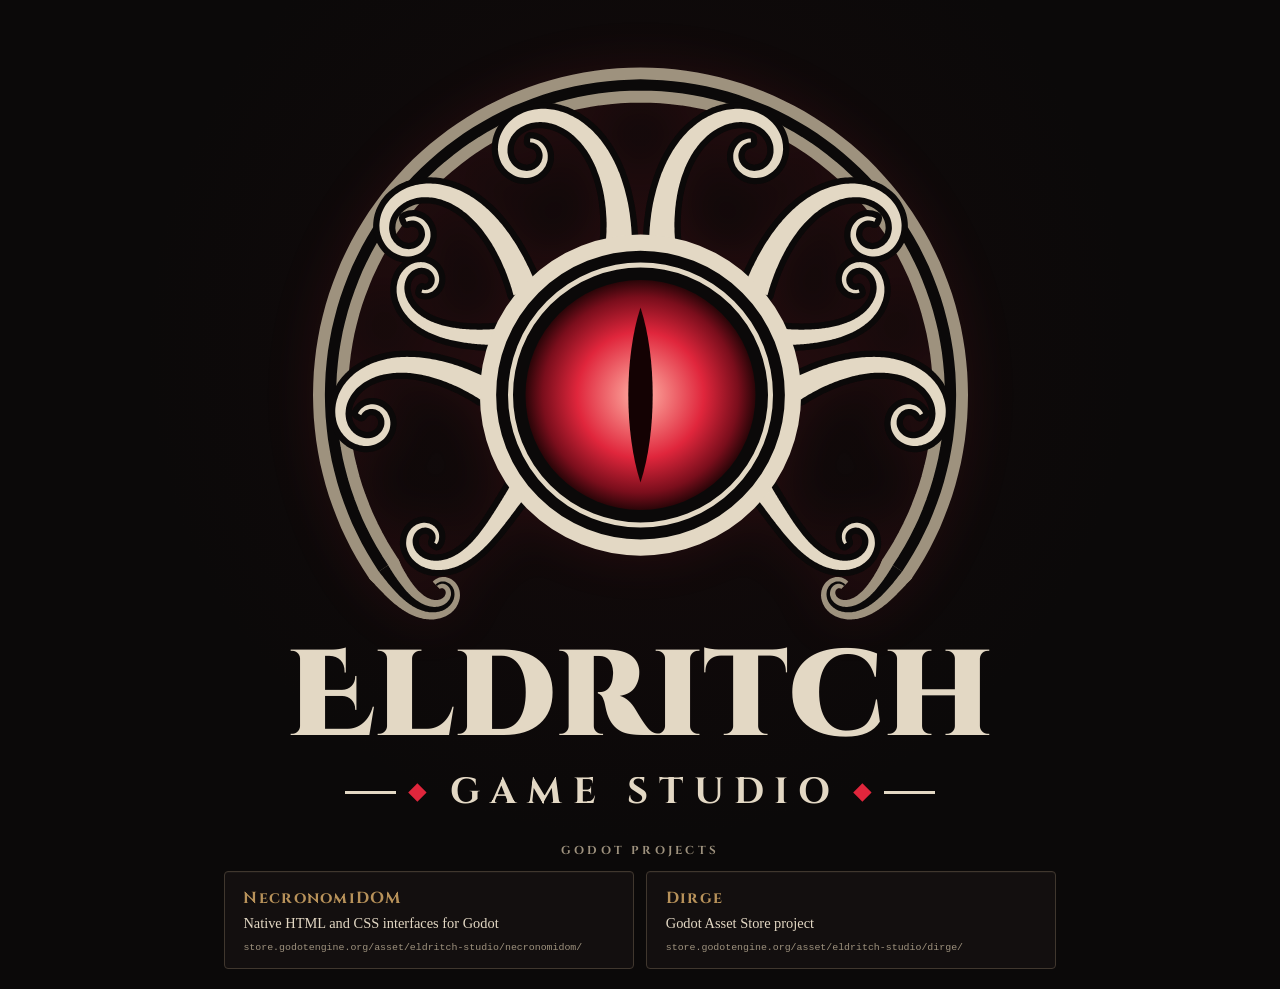
==== public/index.html @ c5b33f78 "Replace site with Eldritch Studio splash" ====
<!doctype html>
<html lang="en">
<head>
  <meta charset="utf-8">
  <meta name="viewport" content="width=device-width, initial-scale=1">
  <title>Eldritch Game Studio</title>
  <meta name="description" content="Eldritch Game Studio creates tools and assets for Godot.">
  <meta name="theme-color" content="#0b0909">
  <meta name="color-scheme" content="dark">
  <meta property="og:type" content="website">
  <meta property="og:title" content="Eldritch Game Studio">
  <meta property="og:description" content="Tools and assets for Godot from Eldritch Game Studio.">
  <meta property="og:url" content="https://eldritch.studio/">
  <link rel="canonical" href="https://eldritch.studio/">
  <link rel="icon" href="assets/emblem.svg" type="image/svg+xml">
  <link rel="preload" href="assets/fonts/cinzel-decorative-900.ttf" as="font" type="font/ttf" crossorigin>
  <link rel="stylesheet" href="styles.css">
</head>
<body>
  <main class="splash">
    <header class="identity">
      <img class="emblem" src="assets/emblem.svg" width="775" height="700" alt="Eldritch Game Studio emblem: a glowing red slit-pupil eye ringed by curling tentacles inside an arch">
      <div class="wordmark">
        <h1>Eldritch</h1>
        <div class="studio-line" aria-label="Game Studio">
          <span class="rule" aria-hidden="true"></span>
          <span class="diamond" aria-hidden="true"></span>
          <span class="studio-name">Game Studio</span>
          <span class="diamond" aria-hidden="true"></span>
          <span class="rule" aria-hidden="true"></span>
        </div>
      </div>
    </header>

    <section class="projects" aria-labelledby="projects-title">
      <h2 id="projects-title">Godot projects</h2>
      <div class="project-links">
        <a class="project" href="https://store.godotengine.org/asset/eldritch-studio/necronomidom/">
          <span class="project-name">NecronomiDOM</span>
          <span class="project-label">Native HTML and CSS interfaces for Godot</span>
          <span class="project-url">store.godotengine.org/asset/eldritch-studio/necronomidom/</span>
        </a>
        <a class="project" href="https://store.godotengine.org/asset/eldritch-studio/dirge/">
          <span class="project-name">Dirge</span>
          <span class="project-label">Godot Asset Store project</span>
          <span class="project-url">store.godotengine.org/asset/eldritch-studio/dirge/</span>
        </a>
      </div>
    </section>
  </main>
</body>
</html>
---- public/styles.css ----
@font-face {
  font-family: "Cinzel";
  font-style: normal;
  font-weight: 700;
  font-display: swap;
  src: url("assets/fonts/cinzel-700.ttf") format("truetype");
}

@font-face {
  font-family: "Cinzel Decorative";
  font-style: normal;
  font-weight: 900;
  font-display: swap;
  src: url("assets/fonts/cinzel-decorative-900.ttf") format("truetype");
}

:root {
  --background: #0b0909;
  --ivory: #e3d8c4;
  --metal: #9e927e;
  --crimson: #e0263c;
  --gold: #b8925a;
  --gold-bright: #d8b77e;
  --surface: #151111;
  --border: #40372e;
}

* {
  box-sizing: border-box;
}

html {
  min-width: 320px;
  background: var(--background);
}

body {
  min-height: 100vh;
  min-height: 100svh;
  margin: 0;
  overflow-x: hidden;
  color: var(--ivory);
  background:
    radial-gradient(circle at 50% 35%, rgb(62 13 18 / 18%) 0, transparent 31rem),
    var(--background);
  font-family: "Cinzel", Georgia, serif;
}

.splash {
  width: min(100%, 76rem);
  min-height: 100vh;
  min-height: 100svh;
  margin-inline: auto;
  padding: clamp(1.25rem, 2vh, 2rem) clamp(1rem, 4vw, 3rem);
  display: flex;
  flex-direction: column;
  align-items: center;
  justify-content: center;
  gap: 1.75rem;
}

.identity {
  display: flex;
  flex-direction: column;
  align-items: center;
}

.emblem {
  display: block;
  width: min(70vw, 48.4375rem);
  height: auto;
  flex-shrink: 0;
  filter: drop-shadow(0 0 1.5rem rgb(224 38 60 / 10%));
}

.wordmark {
  z-index: 1;
  align-self: center;
  margin-top: clamp(-5.125rem, -8vw, -2.5rem);
  text-align: center;
}

h1 {
  margin: 0;
  color: var(--ivory);
  font-family: "Cinzel Decorative", Georgia, serif;
  font-size: clamp(3.15rem, 9.5vw, 9.375rem);
  font-weight: 900;
  line-height: 1;
  white-space: nowrap;
}

.studio-line {
  margin-top: clamp(0.4rem, 1vw, 0.7rem);
  display: flex;
  align-items: center;
  justify-content: center;
  gap: clamp(0.45rem, 1.2vw, 1.125rem);
}

.studio-name {
  padding-left: 0.3em;
  font-size: clamp(0.85rem, 2.85vw, 2.8125rem);
  font-weight: 700;
  letter-spacing: 0.3em;
  line-height: 1.2;
  white-space: nowrap;
  text-transform: uppercase;
}

.rule {
  width: clamp(1rem, 4vw, 4rem);
  height: 3px;
  background: var(--ivory);
}

.diamond {
  width: clamp(0.45rem, 1vw, 0.875rem);
  aspect-ratio: 1;
  flex: 0 0 auto;
  background: var(--crimson);
  transform: rotate(45deg);
}

.projects {
  width: min(100%, 52rem);
  text-align: center;
}

.projects h2 {
  margin: 0 0 0.85rem;
  color: var(--metal);
  font-size: 0.72rem;
  font-weight: 700;
  letter-spacing: 0.28em;
  text-transform: uppercase;
}

.project-links {
  display: grid;
  grid-template-columns: repeat(2, minmax(0, 1fr));
  gap: 0.8rem;
}

.project {
  min-width: 0;
  padding: 0.9rem 1.15rem 0.85rem;
  border: 1px solid var(--border);
  border-radius: 0.25rem;
  color: var(--gold);
  background: rgb(21 17 17 / 82%);
  text-align: left;
  text-decoration: none;
  box-shadow: inset 0 1px rgb(227 216 196 / 4%);
}

.project:hover {
  border-color: var(--gold);
  color: var(--gold-bright);
  background: var(--surface);
}

.project:focus-visible {
  outline: 3px solid var(--gold-bright);
  outline-offset: 4px;
  color: var(--gold-bright);
}

.project-name,
.project-label,
.project-url {
  display: block;
}

.project-name {
  color: inherit;
  font-size: 1rem;
  letter-spacing: 0.08em;
}

.project-label {
  margin-top: 0.3rem;
  color: var(--ivory);
  font-family: Georgia, serif;
  font-size: 0.9rem;
  line-height: 1.4;
}

.project-url {
  margin-top: 0.45rem;
  overflow-wrap: anywhere;
  color: var(--metal);
  font-family: ui-monospace, "Cascadia Mono", "Segoe UI Mono", monospace;
  font-size: 0.62rem;
  line-height: 1.35;
}

@media (max-width: 40rem) {
  .splash {
    justify-content: flex-start;
  }

  .emblem {
    width: min(94vw, 31rem);
  }

  .wordmark {
    margin-bottom: 0;
  }

  .rule {
    display: none;
  }

  .project-links {
    grid-template-columns: 1fr;
  }
}

@media (max-width: 23rem) {
  h1 {
    font-size: 2.75rem;
  }

  .studio-name {
    font-size: 0.72rem;
  }
}

@media (max-height: 46rem) and (min-width: 41rem) {
  .splash {
    padding-block: 1rem;
    display: grid;
    grid-template-columns: minmax(20rem, 1fr) minmax(20rem, 1fr);
    gap: 1.5rem;
  }

  .emblem {
    width: min(46vw, 28rem);
  }

  h1 {
    font-size: clamp(3rem, 7vw, 5.4rem);
  }

  .studio-name {
    font-size: clamp(0.8rem, 2vw, 1.45rem);
  }

  .project-links {
    grid-template-columns: 1fr;
  }
}

@media (prefers-reduced-motion: reduce) {
  *,
  *::before,
  *::after {
    scroll-behavior: auto !important;
    animation-duration: 0.01ms !important;
    animation-iteration-count: 1 !important;
    transition-duration: 0.01ms !important;
  }
}

@media (forced-colors: active) {
  .diamond,
  .rule {
    background: CanvasText;
  }

  .project {
    border-color: LinkText;
  }
}

.not-found {
  min-height: 100vh;
  min-height: 100svh;
  padding: 2rem 1rem;
  display: grid;
  place-content: center;
  justify-items: center;
  text-align: center;
}

.not-found img {
  width: min(64vw, 18rem);
  height: auto;
  margin-bottom: -4rem;
  opacity: 0.72;
}

.not-found .error-code {
  margin: 0;
  color: var(--crimson);
  font-size: 0.8rem;
  letter-spacing: 0.3em;
}

.not-found h1 {
  margin-block: 0.5rem;
  font-size: clamp(2rem, 8vw, 4rem);
  white-space: normal;
}

.not-found p {
  margin-block: 0 1.25rem;
  color: var(--metal);
}

.not-found a {
  color: var(--gold);
  text-underline-offset: 0.25em;
}

.not-found a:hover {
  color: var(--gold-bright);
}

.not-found a:focus-visible {
  outline: 3px solid var(--gold-bright);
  outline-offset: 5px;
}
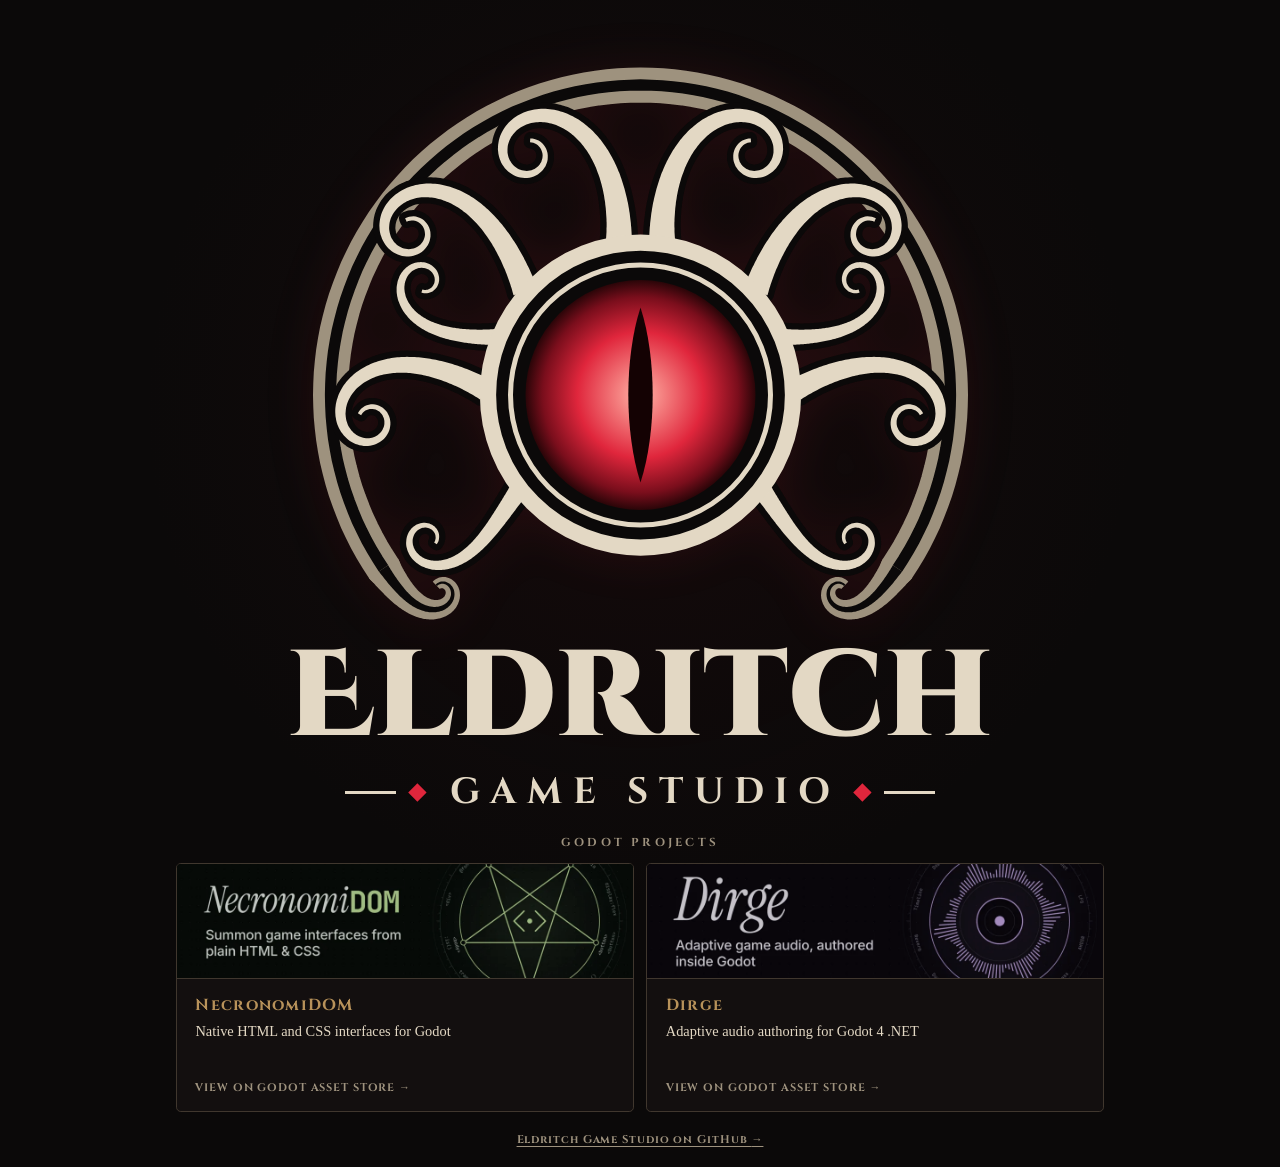
==== commit 55df27d8: "Polish project cards and sharing metadata" ====
--- a/public/index.html
+++ b/public/index.html
@@ -8,9 +8,19 @@
   <meta name="theme-color" content="#0b0909">
   <meta name="color-scheme" content="dark">
   <meta property="og:type" content="website">
+  <meta property="og:site_name" content="Eldritch Game Studio">
   <meta property="og:title" content="Eldritch Game Studio">
   <meta property="og:description" content="Tools and assets for Godot from Eldritch Game Studio.">
   <meta property="og:url" content="https://eldritch.studio/">
+  <meta property="og:image" content="https://eldritch.studio/assets/og-image.png">
+  <meta property="og:image:type" content="image/png">
+  <meta property="og:image:width" content="1200">
+  <meta property="og:image:height" content="630">
+  <meta property="og:image:alt" content="Eldritch Game Studio emblem and wordmark">
+  <meta name="twitter:card" content="summary_large_image">
+  <meta name="twitter:title" content="Eldritch Game Studio">
+  <meta name="twitter:description" content="Tools and assets for Godot from Eldritch Game Studio.">
+  <meta name="twitter:image" content="https://eldritch.studio/assets/og-image.png">
   <link rel="canonical" href="https://eldritch.studio/">
   <link rel="icon" href="assets/emblem.svg" type="image/svg+xml">
   <link rel="preload" href="assets/fonts/cinzel-decorative-900.ttf" as="font" type="font/ttf" crossorigin>
@@ -36,17 +46,31 @@
       <h2 id="projects-title">Godot projects</h2>
       <div class="project-links">
         <a class="project" href="https://store.godotengine.org/asset/eldritch-studio/necronomidom/">
-          <span class="project-name">NecronomiDOM</span>
-          <span class="project-label">Native HTML and CSS interfaces for Godot</span>
-          <span class="project-url">store.godotengine.org/asset/eldritch-studio/necronomidom/</span>
+          <span class="project-art" aria-hidden="true">
+            <img src="assets/projects/necronomidom.webp" width="1024" height="512" alt="">
+          </span>
+          <span class="project-copy">
+            <span class="project-name">NecronomiDOM</span>
+            <span class="project-label">Native HTML and CSS interfaces for Godot</span>
+            <span class="project-cta">View on Godot Asset Store <span aria-hidden="true">→</span></span>
+          </span>
         </a>
         <a class="project" href="https://store.godotengine.org/asset/eldritch-studio/dirge/">
-          <span class="project-name">Dirge</span>
-          <span class="project-label">Godot Asset Store project</span>
-          <span class="project-url">store.godotengine.org/asset/eldritch-studio/dirge/</span>
+          <span class="project-art" aria-hidden="true">
+            <img src="assets/projects/dirge.webp" width="1024" height="512" alt="">
+          </span>
+          <span class="project-copy">
+            <span class="project-name">Dirge</span>
+            <span class="project-label">Adaptive audio authoring for Godot 4 .NET</span>
+            <span class="project-cta">View on Godot Asset Store <span aria-hidden="true">→</span></span>
+          </span>
         </a>
       </div>
     </section>
+
+    <footer class="studio-footer">
+      <a href="https://github.com/Eldritch-Game-Studio">Eldritch Game Studio on GitHub <span aria-hidden="true">→</span></a>
+    </footer>
   </main>
 </body>
 </html>
--- a/public/styles.css
+++ b/public/styles.css
@@ -46,6 +46,90 @@
   font-family: "Cinzel", Georgia, serif;
 }
 
+body::before {
+  content: "";
+  position: fixed;
+  inset: 0;
+  z-index: 100;
+  pointer-events: none;
+  background: #050404;
+  animation: veil-lift 1.1s cubic-bezier(0.65, 0, 0.35, 1) 0.1s forwards;
+}
+
+.emblem {
+  animation: sigil-awaken 1.45s cubic-bezier(0.16, 1, 0.3, 1) 0.15s backwards;
+}
+
+.wordmark {
+  animation: rise-from-dark 1s cubic-bezier(0.16, 1, 0.3, 1) 0.55s backwards;
+}
+
+.projects h2 {
+  animation: rise-from-dark 0.8s ease-out 0.9s backwards;
+}
+
+.project {
+  animation: card-reveal 0.85s cubic-bezier(0.16, 1, 0.3, 1) 1.05s backwards;
+}
+
+.project:nth-child(2) {
+  animation-delay: 1.2s;
+}
+
+.studio-footer {
+  animation: rise-from-dark 0.8s ease-out 1.35s backwards;
+}
+
+@keyframes veil-lift {
+  0% {
+    opacity: 1;
+  }
+
+  100% {
+    opacity: 0;
+    visibility: hidden;
+  }
+}
+
+@keyframes sigil-awaken {
+  0% {
+    opacity: 0;
+    transform: translateY(1rem) scale(0.88);
+  }
+
+  65% {
+    opacity: 1;
+  }
+
+  100% {
+    transform: none;
+  }
+}
+
+@keyframes rise-from-dark {
+  0% {
+    opacity: 0;
+    transform: translateY(1.25rem);
+  }
+
+  100% {
+    opacity: 1;
+    transform: none;
+  }
+}
+
+@keyframes card-reveal {
+  0% {
+    opacity: 0;
+    transform: translateY(0.75rem) scale(0.97);
+  }
+
+  100% {
+    opacity: 1;
+    transform: none;
+  }
+}
+
 .splash {
   width: min(100%, 76rem);
   min-height: 100vh;
@@ -56,7 +140,7 @@
   flex-direction: column;
   align-items: center;
   justify-content: center;
-  gap: 1.75rem;
+  gap: 1.25rem;
 }
 
 .identity {
@@ -123,7 +207,7 @@
 }
 
 .projects {
-  width: min(100%, 52rem);
+  width: min(100%, 58rem);
   text-align: center;
 }
 
@@ -144,20 +228,27 @@
 
 .project {
   min-width: 0;
-  padding: 0.9rem 1.15rem 0.85rem;
+  overflow: hidden;
   border: 1px solid var(--border);
-  border-radius: 0.25rem;
+  border-radius: 0.3rem;
   color: var(--gold);
   background: rgb(21 17 17 / 82%);
   text-align: left;
   text-decoration: none;
   box-shadow: inset 0 1px rgb(227 216 196 / 4%);
+  transition:
+    border-color 180ms ease,
+    background-color 180ms ease,
+    box-shadow 180ms ease;
 }
 
 .project:hover {
   border-color: var(--gold);
   color: var(--gold-bright);
   background: var(--surface);
+  box-shadow:
+    inset 0 1px rgb(227 216 196 / 7%),
+    0 0.75rem 2rem rgb(0 0 0 / 25%);
 }
 
 .project:focus-visible {
@@ -166,9 +257,44 @@
   color: var(--gold-bright);
 }
 
+.project-art {
+  display: block;
+  height: clamp(5.5rem, 9vw, 7.5rem);
+  overflow: hidden;
+  border-bottom: 1px solid var(--border);
+  background: #080707;
+}
+
+.project-art img {
+  display: block;
+  width: 100%;
+  height: 100%;
+  object-fit: cover;
+  opacity: 0.82;
+  filter: saturate(0.8) contrast(1.05);
+  transition:
+    opacity 250ms ease,
+    filter 250ms ease,
+    transform 450ms cubic-bezier(0.16, 1, 0.3, 1);
+}
+
+.project:hover .project-art img,
+.project:focus-visible .project-art img {
+  opacity: 1;
+  filter: saturate(1) contrast(1);
+  transform: scale(1.025);
+}
+
+.project-copy {
+  min-height: 8.25rem;
+  padding: 0.9rem 1.15rem 1rem;
+  display: flex;
+  flex-direction: column;
+}
+
 .project-name,
 .project-label,
-.project-url {
+.project-cta {
   display: block;
 }
 
@@ -186,13 +312,41 @@
   line-height: 1.4;
 }
 
-.project-url {
-  margin-top: 0.45rem;
-  overflow-wrap: anywhere;
+.project-cta {
+  margin-top: auto;
+  padding-top: 0.8rem;
   color: var(--metal);
-  font-family: ui-monospace, "Cascadia Mono", "Segoe UI Mono", monospace;
-  font-size: 0.62rem;
+  font-size: 0.68rem;
+  letter-spacing: 0.08em;
   line-height: 1.35;
+  text-transform: uppercase;
+}
+
+.project:hover .project-cta,
+.project:focus-visible .project-cta {
+  color: currentColor;
+}
+
+.studio-footer {
+  font-size: 0.7rem;
+  letter-spacing: 0.08em;
+  text-align: center;
+}
+
+.studio-footer a {
+  color: var(--metal);
+  text-decoration-thickness: 1px;
+  text-underline-offset: 0.3em;
+}
+
+.studio-footer a:hover {
+  color: var(--gold-bright);
+}
+
+.studio-footer a:focus-visible {
+  outline: 3px solid var(--gold-bright);
+  outline-offset: 4px;
+  color: var(--gold-bright);
 }
 
 @media (max-width: 40rem) {
@@ -259,6 +413,7 @@
     scroll-behavior: auto !important;
     animation-duration: 0.01ms !important;
     animation-iteration-count: 1 !important;
+    animation-delay: 0ms !important;
     transition-duration: 0.01ms !important;
   }
 }
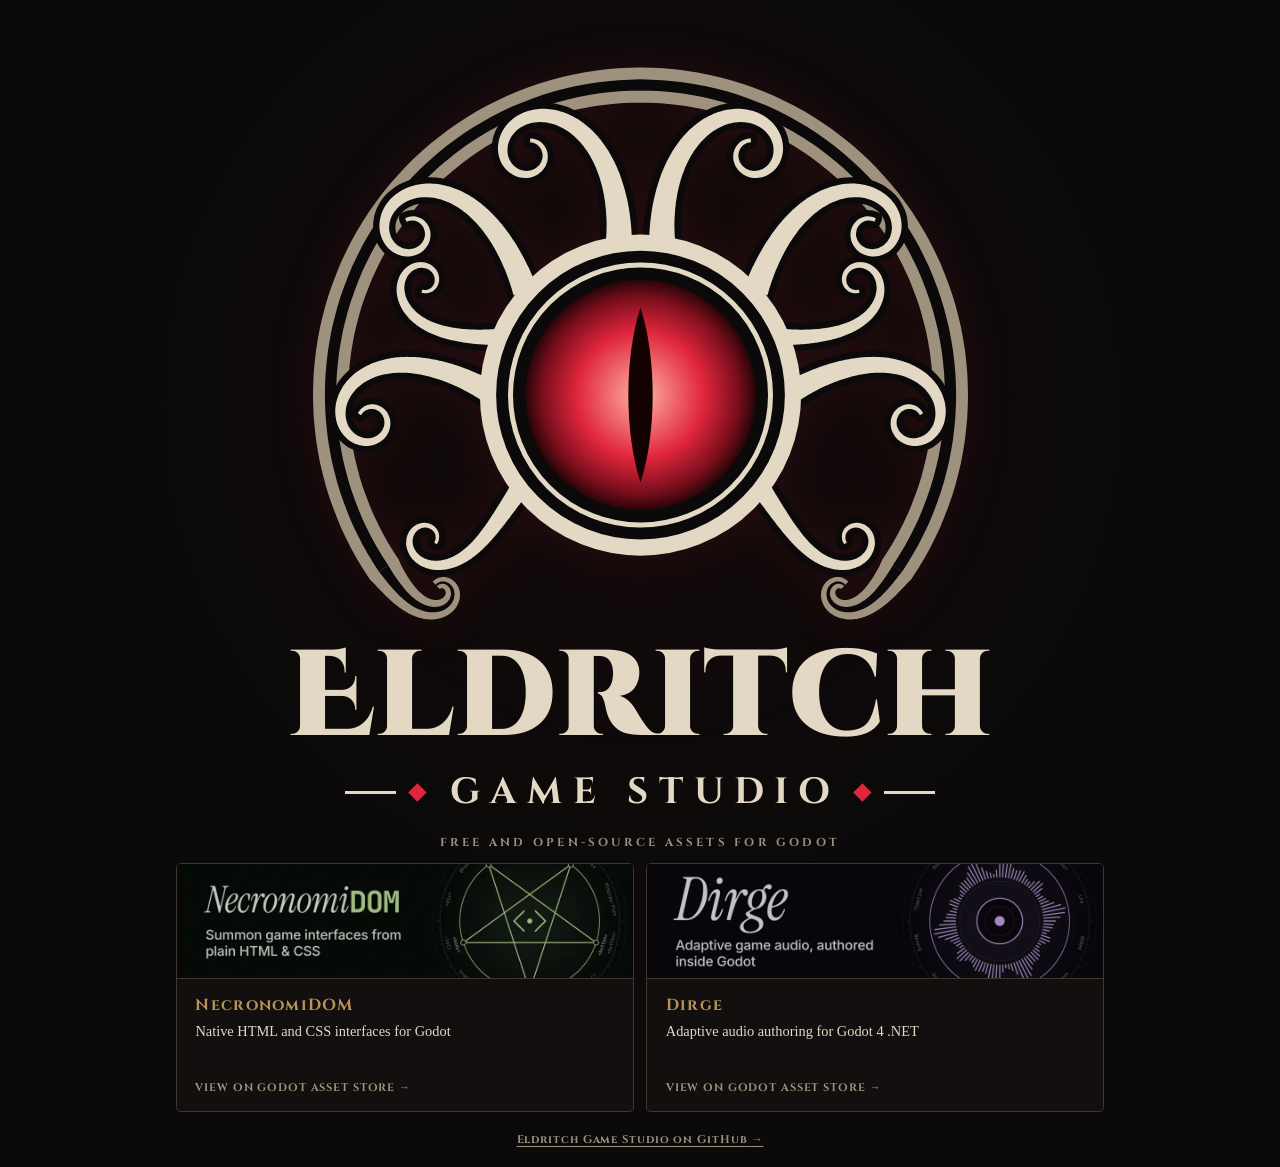
==== commit ebe3d91c: "Refine projects heading" ====
--- a/public/index.html
+++ b/public/index.html
@@ -4,22 +4,22 @@
   <meta charset="utf-8">
   <meta name="viewport" content="width=device-width, initial-scale=1">
   <title>Eldritch Game Studio</title>
-  <meta name="description" content="Eldritch Game Studio creates tools and assets for Godot.">
+  <meta name="description" content="Independent game studio crafting strange worlds and the tools to bring them to life.">
   <meta name="theme-color" content="#0b0909">
   <meta name="color-scheme" content="dark">
   <meta property="og:type" content="website">
   <meta property="og:site_name" content="Eldritch Game Studio">
   <meta property="og:title" content="Eldritch Game Studio">
-  <meta property="og:description" content="Tools and assets for Godot from Eldritch Game Studio.">
+  <meta property="og:description" content="Independent game studio crafting strange worlds and the tools to bring them to life.">
   <meta property="og:url" content="https://eldritch.studio/">
   <meta property="og:image" content="https://eldritch.studio/assets/og-image.png">
   <meta property="og:image:type" content="image/png">
-  <meta property="og:image:width" content="1200">
-  <meta property="og:image:height" content="630">
+  <meta property="og:image:width" content="1280">
+  <meta property="og:image:height" content="640">
   <meta property="og:image:alt" content="Eldritch Game Studio emblem and wordmark">
   <meta name="twitter:card" content="summary_large_image">
   <meta name="twitter:title" content="Eldritch Game Studio">
-  <meta name="twitter:description" content="Tools and assets for Godot from Eldritch Game Studio.">
+  <meta name="twitter:description" content="Independent game studio crafting strange worlds and the tools to bring them to life.">
   <meta name="twitter:image" content="https://eldritch.studio/assets/og-image.png">
   <link rel="canonical" href="https://eldritch.studio/">
   <link rel="icon" href="assets/emblem.svg" type="image/svg+xml">
@@ -43,7 +43,7 @@
     </header>
 
     <section class="projects" aria-labelledby="projects-title">
-      <h2 id="projects-title">Godot projects</h2>
+      <h2 id="projects-title">Free and open-source assets for Godot</h2>
       <div class="project-links">
         <a class="project" href="https://store.godotengine.org/asset/eldritch-studio/necronomidom/">
           <span class="project-art" aria-hidden="true">
